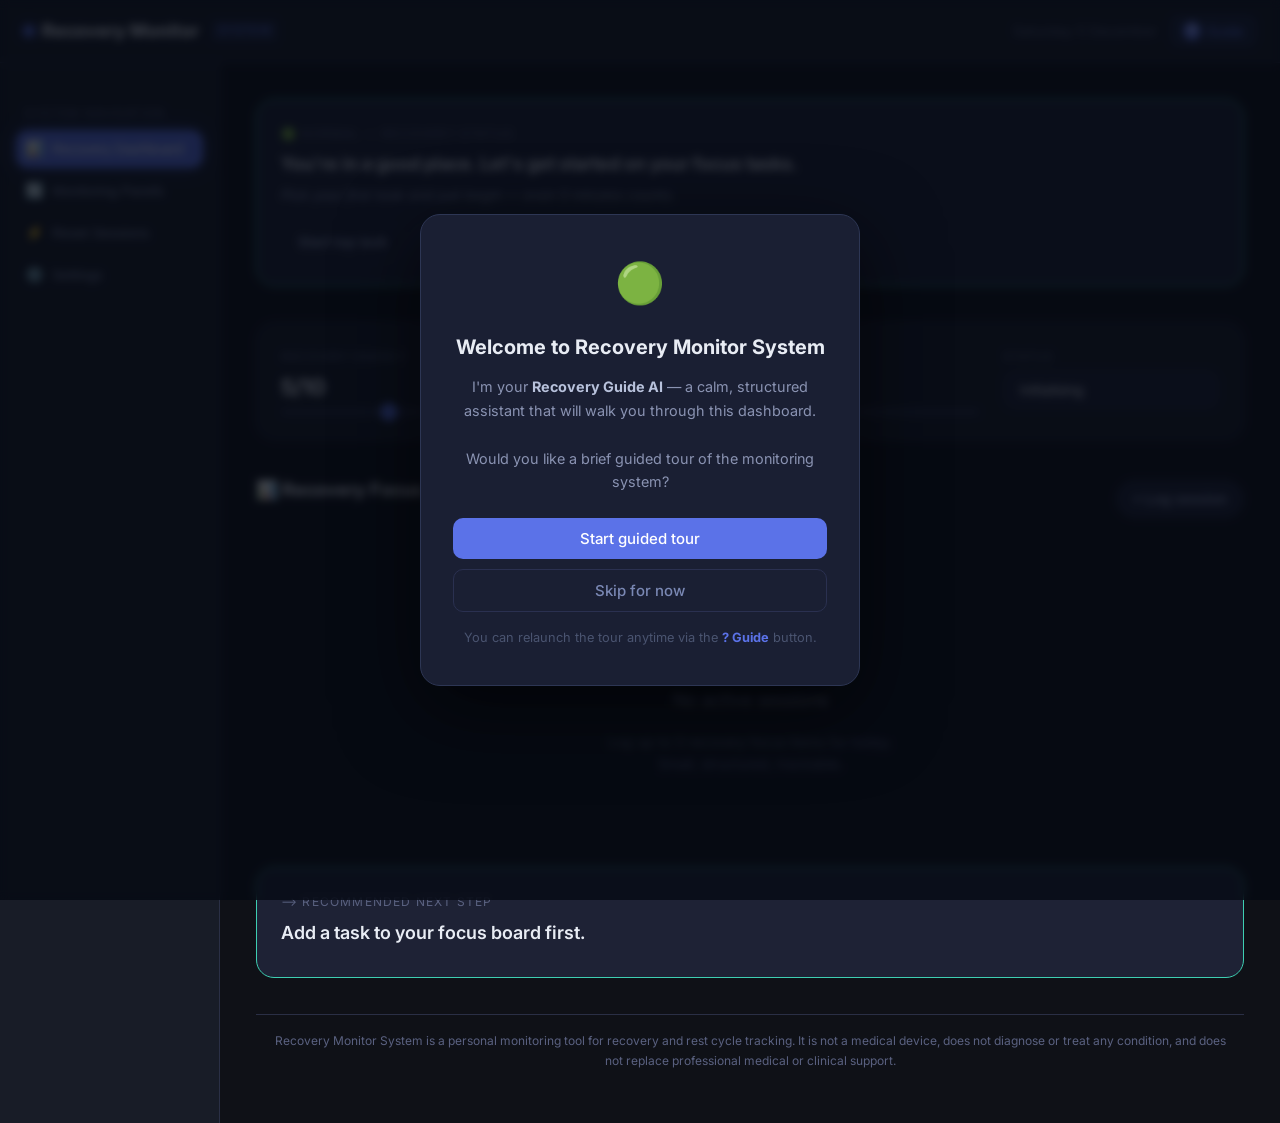
==== index.html @ de5c3f8d "🚀 Initial commit — Recovery Monitor System with Recovery Guide AI tour - Full rebrand from NDOS → Re" ====
<!DOCTYPE html>
<html lang="en">
<head>
  <meta charset="UTF-8" />
  <meta name="viewport" content="width=device-width, initial-scale=1.0" />
  <meta name="description" content="Recovery Monitor System — A monitoring and visualisation system for recovery, rest, performance, and reset cycles." />
  <meta name="theme-color" content="#0b1120" />

  <!-- Fonts -->
  <link rel="preconnect" href="https://fonts.googleapis.com" />
  <link rel="preconnect" href="https://fonts.gstatic.com" crossorigin />
  <link href="https://fonts.googleapis.com/css2?family=Inter:wght@400;500;600;700&display=swap" rel="stylesheet" />

  <!-- Stylesheet -->
  <link rel="stylesheet" href="ui/ndos.css" />
  <link rel="stylesheet" href="ui/tour.css" />

  <!-- PWA -->
  <link rel="manifest" href="pwa/manifest.json" />
  <meta name="apple-mobile-web-app-capable" content="yes" />
  <meta name="apple-mobile-web-app-status-bar-style" content="black-translucent" />
  <meta name="apple-mobile-web-app-title" content="Recovery Monitor" />

  <!-- Disclaimer (non-medical) -->
  <!-- This application is NOT a medical device, does NOT diagnose any condition,
       and does NOT replace professional support. For monitoring and personal use only. -->

  <title>Recovery Monitor System</title>
</head>
<body>

  <div id="ndos-root"></div>

  <script type="module">
    import { mountDashboard } from "./ui/dashboard.js";
    import { initTour } from "./ui/tour.js";

    // Mount the Recovery Monitor dashboard
    const root = document.getElementById("ndos-root");
    mountDashboard(root);

    // Init AI tour guide (auto-triggers for first-time users)
    initTour();

    // Register service worker
    if ("serviceWorker" in navigator) {
      navigator.serviceWorker
        .register("/recovery-monitor/pwa/sw.js", { scope: "/recovery-monitor/" })
        .then(() => console.log("[RMS] Service worker registered"))
        .catch((err) => console.warn("[RMS] SW registration failed:", err));
    }

    // Handle URL view param (for PWA shortcuts)
    const params = new URLSearchParams(window.location.search);
    const view = params.get("view");
    if (view) {
      import("./ui/dashboard.js").then(({ navigate }) => navigate(view));
    }
  </script>

</body>
</html>
---- ui/ndos.css ----
/* NDOS — Neurodiversity Support & Daily Structure OS
   UI Stylesheet — Calm, clear, low-stimulation design
   ─────────────────────────────────────────────────────
   Design principles:
   - High contrast but not harsh
   - Generous white space to reduce visual noise
   - Rounded, soft shapes
   - Muted accent colours — no flashing, no bright alerts
   - Large tap targets for motor accessibility
   - Clear typographic hierarchy
   ─────────────────────────────────────────────────── */

/* ── DESIGN TOKENS ───────────────────────────── */
:root {
  /* Backgrounds */
  --bg-base:          #0f1117;
  --bg-surface:       #181c27;
  --bg-card:          #1e2235;
  --bg-card-hover:    #252a40;
  --bg-overlay:       rgba(15, 17, 23, 0.85);

  /* Borders */
  --border:           #2a2f45;
  --border-focus:     #5b72e8;

  /* Text */
  --text-primary:     #e8ecf4;
  --text-secondary:   #8a93b2;
  --text-muted:       #5a6180;
  --text-inverse:     #0f1117;

  /* Accent colours — calm palette */
  --accent-blue:      #5b72e8;
  --accent-purple:    #8b6cf7;
  --accent-teal:      #3ecfb2;
  --accent-amber:     #f59e0b;
  --accent-red:       #e05c6e;
  --accent-green:     #34d399;

  /* Semantic state colours */
  --color-calm:       #3ecfb2;
  --color-warn:       #f59e0b;
  --color-alert:      #e05c6e;
  --color-flow:       #34d399;
  --color-energy-low: #e05c6e;
  --color-energy-mid: #f59e0b;
  --color-energy-hi:  #34d399;

  /* Routine colours */
  --routine-morning:  #f59e0b;
  --routine-midday:   #3b82f6;
  --routine-evening:  #8b5cf6;

  /* Spacing */
  --space-xs:  4px;
  --space-sm:  8px;
  --space-md:  16px;
  --space-lg:  24px;
  --space-xl:  36px;
  --space-2xl: 56px;

  /* Radii */
  --radius-sm:  6px;
  --radius-md:  12px;
  --radius-lg:  18px;
  --radius-xl:  28px;
  --radius-pill: 999px;

  /* Typography */
  --font-base:   "Inter", system-ui, -apple-system, sans-serif;
  --font-mono:   "JetBrains Mono", "Fira Code", monospace;
  --text-xs:     0.75rem;
  --text-sm:     0.875rem;
  --text-base:   1rem;
  --text-lg:     1.125rem;
  --text-xl:     1.375rem;
  --text-2xl:    1.75rem;
  --text-3xl:    2.25rem;

  /* Transitions */
  --transition: 0.18s ease;
  --transition-slow: 0.35s ease;

  /* Shadows */
  --shadow-sm:  0 1px 3px rgba(0,0,0,0.3);
  --shadow-md:  0 4px 16px rgba(0,0,0,0.35);
  --shadow-lg:  0 8px 32px rgba(0,0,0,0.4);
  --shadow-glow-blue:   0 0 20px rgba(91, 114, 232, 0.3);
  --shadow-glow-purple: 0 0 20px rgba(139, 108, 247, 0.3);
}

/* ── RESET ───────────────────────────────────── */
*, *::before, *::after { box-sizing: border-box; margin: 0; padding: 0; }

html { scroll-behavior: smooth; font-size: 16px; }

body {
  font-family:      var(--font-base);
  background-color: var(--bg-base);
  color:            var(--text-primary);
  min-height:       100vh;
  line-height:      1.6;
  -webkit-font-smoothing: antialiased;
}

/* ── APP SHELL ───────────────────────────────── */
.ndos-app {
  display:        flex;
  flex-direction: column;
  min-height:     100vh;
}

/* ── TOP BAR ─────────────────────────────────── */
.ndos-topbar {
  display:         flex;
  align-items:     center;
  justify-content: space-between;
  padding:         var(--space-md) var(--space-lg);
  background:      var(--bg-surface);
  border-bottom:   1px solid var(--border);
  position:        sticky;
  top:             0;
  z-index:         100;
  backdrop-filter: blur(10px);
}

.ndos-topbar__brand {
  display:     flex;
  align-items: center;
  gap:         var(--space-sm);
  font-size:   var(--text-lg);
  font-weight: 700;
  color:       var(--text-primary);
}

.ndos-topbar__brand-dot {
  width:         10px;
  height:        10px;
  border-radius: 50%;
  background:    var(--accent-blue);
  box-shadow:    0 0 8px var(--accent-blue);
}

.ndos-topbar__date {
  font-size: var(--text-sm);
  color:     var(--text-muted);
}

/* ── MAIN LAYOUT ─────────────────────────────── */
.ndos-layout {
  display:    flex;
  flex:       1;
  overflow:   hidden;
  height:     calc(100vh - 60px);
}

/* ── SIDEBAR ─────────────────────────────────── */
.ndos-sidebar {
  width:          220px;
  min-width:      220px;
  background:     var(--bg-surface);
  border-right:   1px solid var(--border);
  display:        flex;
  flex-direction: column;
  padding:        var(--space-lg) var(--space-md);
  gap:            var(--space-xs);
  overflow-y:     auto;
}

.ndos-sidebar__section-label {
  font-size:      var(--text-xs);
  text-transform: uppercase;
  letter-spacing: 0.08em;
  color:          var(--text-muted);
  padding:        var(--space-md) var(--space-sm) var(--space-xs);
}

.ndos-nav-item {
  display:       flex;
  align-items:   center;
  gap:           var(--space-sm);
  padding:       10px var(--space-sm);
  border-radius: var(--radius-md);
  cursor:        pointer;
  font-size:     var(--text-sm);
  color:         var(--text-secondary);
  transition:    background var(--transition), color var(--transition);
  user-select:   none;
  border:        none;
  background:    transparent;
  width:         100%;
  text-align:    left;
}

.ndos-nav-item:hover           { background: var(--bg-card); color: var(--text-primary); }
.ndos-nav-item.active          { background: var(--accent-blue); color: #fff; box-shadow: var(--shadow-glow-blue); }
.ndos-nav-item__icon           { font-size: 1.1em; width: 20px; text-align: center; }

/* ── MAIN CONTENT ────────────────────────────── */
.ndos-main {
  flex:       1;
  overflow-y: auto;
  padding:    var(--space-xl);
  display:    flex;
  flex-direction: column;
  gap:        var(--space-xl);
}

/* ── STATE BAR (energy/focus/overwhelm) ──────── */
.ndos-state-bar {
  display:       flex;
  gap:           var(--space-lg);
  background:    var(--bg-surface);
  border:        1px solid var(--border);
  border-radius: var(--radius-lg);
  padding:       var(--space-lg);
  flex-wrap:     wrap;
}

.ndos-state-item {
  display:        flex;
  flex-direction: column;
  gap:            var(--space-xs);
  flex:           1;
  min-width:      140px;
}

.ndos-state-item__label {
  font-size:  var(--text-xs);
  color:      var(--text-muted);
  text-transform: uppercase;
  letter-spacing: 0.06em;
}

.ndos-state-item__value {
  font-size:   var(--text-xl);
  font-weight: 700;
  color:       var(--text-primary);
}

/* Slider */
.ndos-slider {
  -webkit-appearance: none;
  appearance:         none;
  width:              100%;
  height:             6px;
  border-radius:      var(--radius-pill);
  background:         var(--border);
  outline:            none;
  cursor:             pointer;
}

.ndos-slider::-webkit-slider-thumb {
  -webkit-appearance: none;
  appearance:         none;
  width:              18px;
  height:             18px;
  border-radius:      50%;
  background:         var(--accent-blue);
  cursor:             pointer;
  box-shadow:         var(--shadow-sm);
}

.ndos-slider::-moz-range-thumb {
  width:        18px;
  height:       18px;
  border-radius: 50%;
  background:   var(--accent-blue);
  cursor:       pointer;
  border:       none;
}

.ndos-slider.energy { accent-color: var(--color-flow); }
.ndos-slider.focus  { accent-color: var(--accent-blue); }
.ndos-slider.overwhelm { accent-color: var(--color-alert); }

/* ── COGNITIVE SUGGESTION CARD ───────────────── */
.ndos-suggestion {
  border-radius: var(--radius-lg);
  padding:       var(--space-lg);
  border:        1px solid var(--border);
  background:    var(--bg-card);
  transition:    background var(--transition);
}

.ndos-suggestion--normal     { border-color: var(--accent-teal); }
.ndos-suggestion--medium     { border-color: var(--accent-amber); background: rgba(245,158,11,0.05); }
.ndos-suggestion--high       { border-color: var(--accent-red); background: rgba(224,92,110,0.08); }
.ndos-suggestion--flow       { border-color: var(--accent-green); background: rgba(52,211,153,0.06); }

.ndos-suggestion__mode {
  font-size:      var(--text-xs);
  text-transform: uppercase;
  letter-spacing: 0.1em;
  color:          var(--text-muted);
  margin-bottom:  var(--space-sm);
}

.ndos-suggestion__message {
  font-size:   var(--text-lg);
  font-weight: 600;
  color:       var(--text-primary);
  margin-bottom: var(--space-sm);
  line-height: 1.4;
}

.ndos-suggestion__tip {
  font-size: var(--text-sm);
  color:     var(--text-secondary);
  font-style: italic;
  margin-bottom: var(--space-md);
}

.ndos-suggestion__actions {
  display:   flex;
  flex-wrap: wrap;
  gap:       var(--space-sm);
}

/* ── BUTTONS ─────────────────────────────────── */
.ndos-btn {
  display:       inline-flex;
  align-items:   center;
  gap:           var(--space-xs);
  padding:       10px var(--space-md);
  border-radius: var(--radius-pill);
  font-size:     var(--text-sm);
  font-weight:   600;
  cursor:        pointer;
  border:        none;
  transition:    all var(--transition);
  user-select:   none;
  text-decoration: none;
  white-space:   nowrap;
}

.ndos-btn--primary {
  background: var(--accent-blue);
  color:      #fff;
  box-shadow: var(--shadow-glow-blue);
}
.ndos-btn--primary:hover { opacity: 0.88; transform: translateY(-1px); }

.ndos-btn--secondary {
  background: var(--bg-card);
  color:      var(--text-secondary);
  border:     1px solid var(--border);
}
.ndos-btn--secondary:hover { background: var(--bg-card-hover); color: var(--text-primary); }

.ndos-btn--ghost {
  background: transparent;
  color:      var(--text-secondary);
}
.ndos-btn--ghost:hover { background: var(--bg-card); color: var(--text-primary); }

.ndos-btn--danger {
  background: rgba(224,92,110,0.12);
  color:      var(--color-alert);
  border:     1px solid rgba(224,92,110,0.3);
}
.ndos-btn--danger:hover { background: rgba(224,92,110,0.2); }

/* START NOW button — big CTA */
.ndos-btn--start-now {
  background:    linear-gradient(135deg, var(--accent-blue), var(--accent-purple));
  color:         #fff;
  font-size:     var(--text-lg);
  padding:       14px 32px;
  border-radius: var(--radius-xl);
  box-shadow:    var(--shadow-glow-purple);
  width:         100%;
  justify-content: center;
}
.ndos-btn--start-now:hover { opacity: 0.9; transform: translateY(-2px); box-shadow: 0 8px 28px rgba(139,108,247,0.4); }

/* ── TODAY FOCUS BOARD ───────────────────────── */
.ndos-focus-board {
  display:        flex;
  flex-direction: column;
  gap:            var(--space-md);
}

.ndos-focus-board__header {
  display:         flex;
  align-items:     center;
  justify-content: space-between;
}

.ndos-focus-board__title {
  font-size:   var(--text-xl);
  font-weight: 700;
}

.ndos-focus-board__count {
  font-size:     var(--text-xs);
  color:         var(--text-muted);
  background:    var(--bg-card);
  border:        1px solid var(--border);
  padding:       2px 10px;
  border-radius: var(--radius-pill);
}

.ndos-task-card {
  background:    var(--bg-card);
  border:        1px solid var(--border);
  border-radius: var(--radius-lg);
  padding:       var(--space-md);
  transition:    all var(--transition);
  cursor:        pointer;
  position:      relative;
}

.ndos-task-card:hover { background: var(--bg-card-hover); border-color: var(--accent-blue); }
.ndos-task-card.active { border-color: var(--accent-blue); box-shadow: var(--shadow-glow-blue); }
.ndos-task-card.completed { opacity: 0.45; }

.ndos-task-card__priority {
  position:   absolute;
  top:        var(--space-md);
  right:      var(--space-md);
  font-size:  var(--text-xs);
  background: var(--bg-surface);
  border:     1px solid var(--border);
  padding:    2px 8px;
  border-radius: var(--radius-pill);
  color:      var(--text-muted);
}

.ndos-task-card__name {
  font-size:   var(--text-base);
  font-weight: 600;
  margin-bottom: var(--space-xs);
}

.ndos-task-card__meta {
  display:   flex;
  gap:       var(--space-sm);
  flex-wrap: wrap;
}

.ndos-tag {
  font-size:     var(--text-xs);
  padding:       2px 8px;
  border-radius: var(--radius-pill);
  background:    var(--bg-surface);
  border:        1px solid var(--border);
  color:         var(--text-muted);
}

.ndos-tag--low    { border-color: rgba(52,211,153,0.4); color: var(--accent-green); }
.ndos-tag--medium { border-color: rgba(245,158,11,0.4); color: var(--accent-amber); }
.ndos-tag--high   { border-color: rgba(224,92,110,0.4); color: var(--accent-red); }

.ndos-task-card__actions {
  display:    flex;
  gap:        var(--space-sm);
  margin-top: var(--space-md);
}

/* ── MICRO-STEP VIEW ─────────────────────────── */
.ndos-microstep-view {
  background:    var(--bg-surface);
  border:        1px solid var(--border);
  border-radius: var(--radius-lg);
  padding:       var(--space-lg);
}

.ndos-microstep-view__title {
  font-size:     var(--text-sm);
  color:         var(--text-muted);
  text-transform: uppercase;
  letter-spacing: 0.06em;
  margin-bottom: var(--space-md);
}

.ndos-microstep-list {
  list-style: none;
  display:    flex;
  flex-direction: column;
  gap:        var(--space-sm);
}

.ndos-microstep {
  display:       flex;
  align-items:   center;
  gap:           var(--space-md);
  padding:       var(--space-sm) var(--space-md);
  border-radius: var(--radius-md);
  background:    var(--bg-card);
  border:        1px solid var(--border);
  transition:    all var(--transition);
}

.ndos-microstep.done {
  opacity:         0.45;
  text-decoration: line-through;
}

.ndos-microstep__check {
  width:         20px;
  height:        20px;
  border-radius: 50%;
  border:        2px solid var(--border);
  cursor:        pointer;
  flex-shrink:   0;
  transition:    all var(--transition);
}

.ndos-microstep.done .ndos-microstep__check {
  background:   var(--accent-green);
  border-color: var(--accent-green);
}

.ndos-microstep__label {
  flex:      1;
  font-size: var(--text-sm);
}

.ndos-microstep__time {
  font-size: var(--text-xs);
  color:     var(--text-muted);
}

/* ── RESET / CALM PANEL ──────────────────────── */
.ndos-reset-panel {
  background:    var(--bg-card);
  border:        1px solid rgba(224,92,110,0.25);
  border-radius: var(--radius-lg);
  padding:       var(--space-lg);
}

.ndos-reset-panel__title {
  font-size:     var(--text-base);
  font-weight:   700;
  margin-bottom: var(--space-md);
  display:       flex;
  align-items:   center;
  gap:           var(--space-sm);
}

.ndos-reset-step {
  display:       flex;
  align-items:   flex-start;
  gap:           var(--space-md);
  padding:       var(--space-sm) 0;
  border-bottom: 1px solid var(--border);
}

.ndos-reset-step:last-child { border-bottom: none; }

.ndos-reset-step__num {
  width:           28px;
  height:          28px;
  border-radius:   50%;
  background:      var(--bg-surface);
  border:          1px solid var(--border);
  display:         flex;
  align-items:     center;
  justify-content: center;
  font-size:       var(--text-xs);
  font-weight:     700;
  flex-shrink:     0;
  color:           var(--text-secondary);
}

.ndos-reset-step__content { flex: 1; }
.ndos-reset-step__label { font-size: var(--text-sm); font-weight: 600; }
.ndos-reset-step__time  { font-size: var(--text-xs); color: var(--text-muted); }

/* ── ROUTINE BLOCKS ──────────────────────────── */
.ndos-routine-blocks {
  display:   grid;
  grid-template-columns: repeat(auto-fit, minmax(200px, 1fr));
  gap:       var(--space-md);
}

.ndos-routine-block {
  background:    var(--bg-card);
  border:        1px solid var(--border);
  border-radius: var(--radius-lg);
  padding:       var(--space-md);
  cursor:        pointer;
  transition:    all var(--transition);
}

.ndos-routine-block:hover { transform: translateY(-2px); box-shadow: var(--shadow-md); }

.ndos-routine-block--morning  { border-top: 3px solid var(--routine-morning); }
.ndos-routine-block--midday   { border-top: 3px solid var(--routine-midday); }
.ndos-routine-block--evening  { border-top: 3px solid var(--routine-evening); }

.ndos-routine-block__emoji { font-size: 1.5rem; margin-bottom: var(--space-sm); }
.ndos-routine-block__name  { font-size: var(--text-base); font-weight: 700; margin-bottom: var(--space-xs); }
.ndos-routine-block__desc  { font-size: var(--text-xs); color: var(--text-muted); }
.ndos-routine-block__steps { font-size: var(--text-xs); color: var(--text-secondary); margin-top: var(--space-sm); }

/* ── MODAL OVERLAY ───────────────────────────── */
.ndos-modal-backdrop {
  position:        fixed;
  inset:           0;
  background:      var(--bg-overlay);
  backdrop-filter: blur(6px);
  z-index:         200;
  display:         flex;
  align-items:     center;
  justify-content: center;
  padding:         var(--space-md);
}

.ndos-modal {
  background:    var(--bg-surface);
  border:        1px solid var(--border);
  border-radius: var(--radius-xl);
  padding:       var(--space-xl);
  max-width:     480px;
  width:         100%;
  box-shadow:    var(--shadow-lg);
}

.ndos-modal__header {
  display:         flex;
  align-items:     center;
  justify-content: space-between;
  margin-bottom:   var(--space-lg);
}

.ndos-modal__title {
  font-size:   var(--text-xl);
  font-weight: 700;
}

/* ── FORM ELEMENTS ───────────────────────────── */
.ndos-input {
  width:         100%;
  background:    var(--bg-card);
  border:        1px solid var(--border);
  border-radius: var(--radius-md);
  padding:       10px var(--space-md);
  font-family:   var(--font-base);
  font-size:     var(--text-sm);
  color:         var(--text-primary);
  outline:       none;
  transition:    border-color var(--transition);
}

.ndos-input:focus { border-color: var(--border-focus); box-shadow: 0 0 0 3px rgba(91,114,232,0.15); }
.ndos-input::placeholder { color: var(--text-muted); }

.ndos-select {
  appearance:    none;
  width:         100%;
  background:    var(--bg-card);
  border:        1px solid var(--border);
  border-radius: var(--radius-md);
  padding:       10px var(--space-md);
  font-family:   var(--font-base);
  font-size:     var(--text-sm);
  color:         var(--text-primary);
  outline:       none;
  cursor:        pointer;
}

.ndos-label {
  font-size:     var(--text-xs);
  text-transform: uppercase;
  letter-spacing: 0.06em;
  color:          var(--text-muted);
  display:        block;
  margin-bottom:  var(--space-xs);
}

.ndos-form-group { display: flex; flex-direction: column; gap: var(--space-xs); }

/* ── DIVIDER ─────────────────────────────────── */
.ndos-divider {
  border:     none;
  border-top: 1px solid var(--border);
  margin:     var(--space-md) 0;
}

/* ── SECTION HEADING ─────────────────────────── */
.ndos-section-title {
  font-size:     var(--text-lg);
  font-weight:   700;
  margin-bottom: var(--space-md);
  display:       flex;
  align-items:   center;
  gap:           var(--space-sm);
}

.ndos-section-title__sub {
  font-size:  var(--text-sm);
  color:      var(--text-muted);
  font-weight: 400;
}

/* ── EMPTY STATE ─────────────────────────────── */
.ndos-empty {
  display:         flex;
  flex-direction:  column;
  align-items:     center;
  justify-content: center;
  padding:         var(--space-2xl);
  text-align:      center;
  gap:             var(--space-md);
}

.ndos-empty__icon  { font-size: 3rem; opacity: 0.4; }
.ndos-empty__title { font-size: var(--text-lg); color: var(--text-secondary); }
.ndos-empty__desc  { font-size: var(--text-sm); color: var(--text-muted); max-width: 320px; }

/* ── BADGE ───────────────────────────────────── */
.ndos-badge {
  font-size:     var(--text-xs);
  padding:       2px 8px;
  border-radius: var(--radius-pill);
  font-weight:   600;
}

.ndos-badge--blue   { background: rgba(91,114,232,0.15); color: var(--accent-blue); }
.ndos-badge--purple { background: rgba(139,108,247,0.15); color: var(--accent-purple); }
.ndos-badge--green  { background: rgba(52,211,153,0.15); color: var(--accent-green); }
.ndos-badge--amber  { background: rgba(245,158,11,0.15); color: var(--accent-amber); }
.ndos-badge--red    { background: rgba(224,92,110,0.15); color: var(--accent-red); }

/* ── DISCLAIMER ──────────────────────────────── */
.ndos-disclaimer {
  font-size:   var(--text-xs);
  color:       var(--text-muted);
  text-align:  center;
  padding:     var(--space-md);
  border-top:  1px solid var(--border);
  line-height: 1.7;
}

/* ── SCROLLBAR ───────────────────────────────── */
::-webkit-scrollbar        { width: 6px; }
::-webkit-scrollbar-track  { background: transparent; }
::-webkit-scrollbar-thumb  { background: var(--border); border-radius: 3px; }
::-webkit-scrollbar-thumb:hover { background: var(--text-muted); }

/* ── RESPONSIVE ──────────────────────────────── */
@media (max-width: 768px) {
  .ndos-sidebar { display: none; }
  .ndos-main    { padding: var(--space-md); }
  .ndos-state-bar { flex-direction: column; }
  .ndos-routine-blocks { grid-template-columns: 1fr; }
  .ndos-btn--start-now { font-size: var(--text-base); padding: 12px 20px; }
}

/* ── ANIMATIONS ──────────────────────────────── */
@keyframes ndos-fade-in {
  from { opacity: 0; transform: translateY(8px); }
  to   { opacity: 1; transform: translateY(0); }
}

@keyframes ndos-pulse {
  0%, 100% { opacity: 1; }
  50%       { opacity: 0.6; }
}

.ndos-fade-in { animation: ndos-fade-in 0.3s ease forwards; }
.ndos-pulse   { animation: ndos-pulse 2s ease infinite; }

/* ── PRINT ───────────────────────────────────── */
@media print {
  .ndos-topbar, .ndos-sidebar { display: none; }
  .ndos-main { padding: 0; }
}
---- ui/tour.css ----
/* Recovery Monitor System — ui/tour.css
   Recovery Guide AI — Onboarding Tour Styles
   ─────────────────────────────────────────────────
   Design principles:
   - Dark overlay with spotlight cutout
   - Floating tooltip card with smooth transitions
   - Calm, clinical aesthetic — matches dashboard theme
   - No aggressive animations, no flashing
   ─────────────────────────────────────────────────
*/

/* ── ANIMATIONS ──────────────────────────────── */
@keyframes rms-fadeIn {
  from { opacity: 0; transform: translateY(8px); }
  to   { opacity: 1; transform: translateY(0); }
}

@keyframes rms-fadeOut {
  from { opacity: 1; transform: translateY(0); }
  to   { opacity: 0; transform: translateY(8px); }
}

@keyframes rms-slideOut {
  from { opacity: 1; transform: translateX(0); }
  to   { opacity: 0; transform: translateX(-12px); }
}

@keyframes rms-spotlightPulse {
  0%, 100% { box-shadow: 0 0 0 4000px rgba(5, 8, 18, 0.82), 0 0 0 2px rgba(91, 114, 232, 0.4); }
  50%       { box-shadow: 0 0 0 4000px rgba(5, 8, 18, 0.82), 0 0 0 3px rgba(91, 114, 232, 0.7); }
}

@keyframes rms-badgeSlide {
  from { opacity: 0; transform: translateX(40px); }
  to   { opacity: 1; transform: translateX(0); }
}

/* ── TOUR OVERLAY ────────────────────────────── */
.rms-tour-overlay {
  position:         fixed;
  inset:            0;
  z-index:          9998;
  pointer-events:   none;
  background:       transparent;
}

/* ── SPOTLIGHT ───────────────────────────────── */
.rms-tour-spotlight {
  position:         absolute;
  z-index:          9999;
  pointer-events:   none;
  transition:       top 0.3s ease, left 0.3s ease, width 0.3s ease, height 0.3s ease, opacity 0.3s ease;
  border-radius:    12px;
  animation:        rms-spotlightPulse 2.5s ease-in-out infinite;
  box-shadow:       0 0 0 4000px rgba(5, 8, 18, 0.82),
                    0 0 0 2px rgba(91, 114, 232, 0.5);
}

/* ── TOOLTIP CARD ────────────────────────────── */
.rms-tour-tooltip {
  position:         absolute;
  z-index:          10002;
  background:       #1a1f33;
  border:           1px solid #2d3654;
  border-radius:    16px;
  box-shadow:       0 8px 40px rgba(0, 0, 0, 0.55),
                    0 0 0 1px rgba(91, 114, 232, 0.15);
  width:            380px;
  overflow:         hidden;
}

.rms-tour-anim-in  { animation: rms-fadeIn  0.22s ease forwards; }
.rms-tour-anim-out { animation: rms-fadeOut 0.22s ease forwards; }
.rms-tour-slide-out { animation: rms-slideOut 0.18s ease forwards; }

/* ── TOOLTIP HEADER ──────────────────────────── */
.rms-tour-tooltip__header {
  display:          flex;
  align-items:      center;
  gap:              10px;
  padding:          16px 16px 12px;
  border-bottom:    1px solid #2a3050;
  background:       #161b2e;
}

.rms-tour-tooltip__icon {
  font-size:        1.3rem;
  flex-shrink:      0;
  width:            28px;
  text-align:       center;
}

.rms-tour-tooltip__title {
  flex:             1;
  font-size:        0.9375rem;
  font-weight:      600;
  color:            #e8ecf4;
  font-family:      "Inter", system-ui, sans-serif;
  line-height:      1.3;
}

.rms-tour-tooltip__close {
  background:       transparent;
  border:           none;
  color:            #5a6180;
  font-size:        1rem;
  cursor:           pointer;
  padding:          4px 6px;
  border-radius:    6px;
  transition:       background 0.15s, color 0.15s;
  flex-shrink:      0;
}

.rms-tour-tooltip__close:hover {
  background:       #252a40;
  color:            #e8ecf4;
}

/* ── TOOLTIP BODY ────────────────────────────── */
.rms-tour-tooltip__body {
  padding:          14px 16px 12px;
}

.rms-tour-tooltip__message {
  font-size:        0.875rem;
  color:            #b8c2dc;
  line-height:      1.65;
  margin:           0 0 10px;
  font-family:      "Inter", system-ui, sans-serif;
}

.rms-tour-tooltip__tip {
  font-size:        0.8125rem;
  color:            #6b7ba4;
  background:       #131828;
  border-left:      3px solid #3b4d82;
  border-radius:    0 6px 6px 0;
  padding:          8px 12px;
  line-height:      1.5;
  font-family:      "Inter", system-ui, sans-serif;
}

/* ── TOOLTIP FOOTER ──────────────────────────── */
.rms-tour-tooltip__footer {
  display:          flex;
  align-items:      center;
  justify-content:  space-between;
  padding:          10px 16px 14px;
  border-top:       1px solid #1e2440;
  gap:              12px;
}

/* ── PROGRESS DOTS ───────────────────────────── */
.rms-tour-tooltip__progress {
  display:          flex;
  align-items:      center;
  gap:              5px;
}

.rms-tour-tooltip__dot {
  width:            7px;
  height:           7px;
  border-radius:    50%;
  background:       #2a3050;
  transition:       background 0.2s, transform 0.2s;
}

.rms-tour-tooltip__dot.done   { background: #3b4d82; }
.rms-tour-tooltip__dot.active { background: #5b72e8; transform: scale(1.3); }

/* ── TOOLTIP CONTROLS ────────────────────────── */
.rms-tour-tooltip__controls {
  display:          flex;
  gap:              8px;
  align-items:      center;
}

/* ── BUTTONS ─────────────────────────────────── */
.rms-tour-btn {
  font-family:      "Inter", system-ui, sans-serif;
  font-size:        0.8125rem;
  font-weight:      500;
  padding:          7px 16px;
  border-radius:    8px;
  cursor:           pointer;
  border:           none;
  transition:       background 0.15s, color 0.15s, opacity 0.15s;
  white-space:      nowrap;
}

.rms-tour-btn--primary {
  background:       #5b72e8;
  color:            #fff;
}

.rms-tour-btn--primary:hover {
  background:       #4a61d6;
}

.rms-tour-btn--ghost {
  background:       transparent;
  color:            #7a88b4;
  border:           1px solid #2a3050;
}

.rms-tour-btn--ghost:hover {
  background:       #1e2440;
  color:            #e8ecf4;
}

/* ── WELCOME PROMPT ──────────────────────────── */
.rms-tour-welcome-backdrop {
  position:         fixed;
  inset:            0;
  z-index:          10010;
  background:       rgba(5, 8, 18, 0.75);
  display:          flex;
  align-items:      center;
  justify-content:  center;
  backdrop-filter:  blur(4px);
}

.rms-tour-welcome-card {
  background:       #1a1f33;
  border:           1px solid #2d3654;
  border-radius:    20px;
  padding:          36px 32px;
  max-width:        440px;
  width:            90%;
  text-align:       center;
  box-shadow:       0 24px 80px rgba(0, 0, 0, 0.6);
}

.rms-tour-welcome-icon {
  font-size:        2.5rem;
  margin-bottom:    16px;
}

.rms-tour-welcome-title {
  font-size:        1.25rem;
  font-weight:      700;
  color:            #e8ecf4;
  margin-bottom:    12px;
  font-family:      "Inter", system-ui, sans-serif;
}

.rms-tour-welcome-body {
  font-size:        0.9rem;
  color:            #8a93b2;
  line-height:      1.65;
  margin-bottom:    24px;
  font-family:      "Inter", system-ui, sans-serif;
}

.rms-tour-welcome-body strong {
  color:            #b8c2dc;
}

.rms-tour-welcome-actions {
  display:          flex;
  flex-direction:   column;
  gap:              10px;
  margin-bottom:    16px;
}

.rms-tour-welcome-actions .rms-tour-btn {
  font-size:        0.9375rem;
  padding:          11px 24px;
  border-radius:    10px;
}

.rms-tour-welcome-note {
  font-size:        0.8rem;
  color:            #4a5470;
  font-family:      "Inter", system-ui, sans-serif;
}

.rms-tour-welcome-note strong {
  color:            #5b72e8;
}

/* ── COMPLETION BADGE ────────────────────────── */
.rms-tour-complete-badge {
  position:         fixed;
  bottom:           24px;
  right:            24px;
  z-index:          10020;
  background:       #1a1f33;
  border:           1px solid #2a3a5e;
  border-radius:    14px;
  padding:          14px 16px;
  display:          flex;
  align-items:      center;
  gap:              12px;
  box-shadow:       0 8px 32px rgba(0,0,0,0.45);
  max-width:        320px;
  animation:        rms-badgeSlide 0.3s ease forwards;
}

.rms-tour-complete-badge__icon {
  font-size:        1.4rem;
  flex-shrink:      0;
}

.rms-tour-complete-badge__text {
  display:          flex;
  flex-direction:   column;
  gap:              2px;
  flex:             1;
}

.rms-tour-complete-badge__text strong {
  font-size:        0.875rem;
  color:            #e8ecf4;
  font-family:      "Inter", system-ui, sans-serif;
}

.rms-tour-complete-badge__text span {
  font-size:        0.8rem;
  color:            #6b7ba4;
  font-family:      "Inter", system-ui, sans-serif;
}

.rms-tour-complete-badge__close {
  background:       transparent;
  border:           none;
  color:            #5a6180;
  font-size:        0.9rem;
  cursor:           pointer;
  padding:          4px;
  border-radius:    6px;
  flex-shrink:      0;
  transition:       color 0.15s;
}

.rms-tour-complete-badge__close:hover {
  color: #e8ecf4;
}

/* ── TOPBAR ADDITIONS ────────────────────────── */
.ndos-topbar__brand-name {
  font-weight:      700;
}

.ndos-topbar__brand-tag {
  font-size:        0.7rem;
  text-transform:   uppercase;
  letter-spacing:   0.1em;
  color:            #5b72e8;
  background:       rgba(91, 114, 232, 0.12);
  padding:          2px 7px;
  border-radius:    4px;
  font-weight:      500;
  margin-left:      4px;
}

.ndos-topbar__right {
  display:          flex;
  align-items:      center;
  gap:              14px;
}

.ndos-topbar__help-btn {
  display:          flex;
  align-items:      center;
  gap:              6px;
  background:       rgba(91, 114, 232, 0.1);
  border:           1px solid rgba(91, 114, 232, 0.25);
  border-radius:    8px;
  color:            #5b72e8;
  font-size:        0.8rem;
  font-weight:      500;
  padding:          5px 11px;
  cursor:           pointer;
  transition:       background 0.15s, border-color 0.15s;
  font-family:      "Inter", system-ui, sans-serif;
}

.ndos-topbar__help-btn:hover {
  background:       rgba(91, 114, 232, 0.2);
  border-color:     rgba(91, 114, 232, 0.5);
}

.ndos-topbar__help-icon {
  font-size:        0.875rem;
  font-weight:      700;
  width:            18px;
  height:           18px;
  border-radius:    50%;
  background:       #5b72e8;
  color:            #fff;
  display:          flex;
  align-items:      center;
  justify-content:  center;
  flex-shrink:      0;
  line-height:      1;
}

.ndos-topbar__help-label {
  display:          inline;
}

@media (max-width: 520px) {
  .ndos-topbar__help-label { display: none; }
  .rms-tour-tooltip        { width: calc(100vw - 32px); left: 16px !important; }
  .rms-tour-complete-badge { max-width: calc(100vw - 48px); }
}
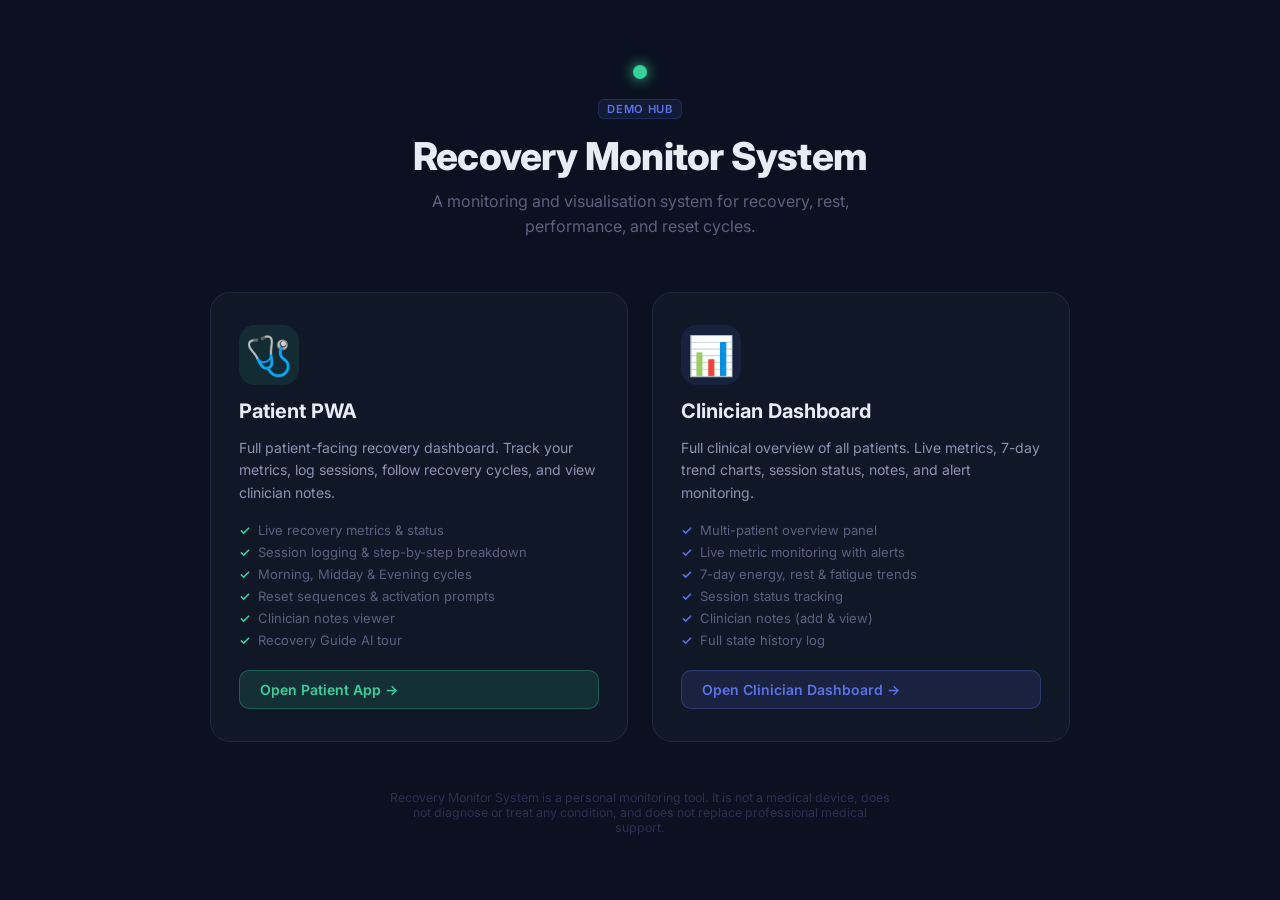
==== commit d64fe277: "✨ Clinician Dashboard + Patient PWA — full dual-interface build NEW FILES: - index.html          → D" ====
--- a/index.html
+++ b/index.html
@@ -3,60 +3,222 @@
 <head>
   <meta charset="UTF-8" />
   <meta name="viewport" content="width=device-width, initial-scale=1.0" />
-  <meta name="description" content="Recovery Monitor System — A monitoring and visualisation system for recovery, rest, performance, and reset cycles." />
+  <meta name="description" content="Recovery Monitor System — Demo Hub" />
   <meta name="theme-color" content="#0b1120" />
-
-  <!-- Fonts -->
   <link rel="preconnect" href="https://fonts.googleapis.com" />
   <link rel="preconnect" href="https://fonts.gstatic.com" crossorigin />
-  <link href="https://fonts.googleapis.com/css2?family=Inter:wght@400;500;600;700&display=swap" rel="stylesheet" />
-
-  <!-- Stylesheet -->
-  <link rel="stylesheet" href="ui/ndos.css" />
-  <link rel="stylesheet" href="ui/tour.css" />
-
-  <!-- PWA -->
-  <link rel="manifest" href="pwa/manifest.json" />
-  <meta name="apple-mobile-web-app-capable" content="yes" />
-  <meta name="apple-mobile-web-app-status-bar-style" content="black-translucent" />
-  <meta name="apple-mobile-web-app-title" content="Recovery Monitor" />
-
-  <!-- Disclaimer (non-medical) -->
-  <!-- This application is NOT a medical device, does NOT diagnose any condition,
-       and does NOT replace professional support. For monitoring and personal use only. -->
-
-  <title>Recovery Monitor System</title>
+  <link href="https://fonts.googleapis.com/css2?family=Inter:wght@400;500;600;700;800&display=swap" rel="stylesheet" />
+  <title>Recovery Monitor System — Demo Hub</title>
+  <style>
+    *, *::before, *::after { box-sizing: border-box; margin: 0; padding: 0; }
+    body {
+      font-family: "Inter", system-ui, sans-serif;
+      background: #0b1120;
+      color: #e8ecf4;
+      min-height: 100vh;
+      display: flex;
+      flex-direction: column;
+      align-items: center;
+      justify-content: center;
+      padding: 32px 16px;
+    }
+
+    .hub-header {
+      text-align: center;
+      margin-bottom: 52px;
+    }
+
+    .hub-dot {
+      width: 14px; height: 14px;
+      border-radius: 50%;
+      background: #34d399;
+      box-shadow: 0 0 14px #34d399;
+      margin: 0 auto 18px;
+      animation: pulse 2s ease-in-out infinite;
+    }
+
+    @keyframes pulse { 0%,100%{opacity:1;transform:scale(1)} 50%{opacity:0.6;transform:scale(0.9)} }
+
+    .hub-title {
+      font-size: clamp(1.6rem, 4vw, 2.4rem);
+      font-weight: 800;
+      color: #e8ecf4;
+      margin-bottom: 10px;
+      letter-spacing: -0.02em;
+    }
+
+    .hub-sub {
+      font-size: 1rem;
+      color: #5a6180;
+      max-width: 480px;
+      line-height: 1.6;
+    }
+
+    .hub-cards {
+      display: grid;
+      grid-template-columns: repeat(auto-fit, minmax(300px, 1fr));
+      gap: 24px;
+      width: 100%;
+      max-width: 860px;
+    }
+
+    .hub-card {
+      background: #101828;
+      border: 1px solid #1e2a45;
+      border-radius: 20px;
+      padding: 32px 28px;
+      text-decoration: none;
+      color: inherit;
+      transition: border-color 0.2s, transform 0.2s, box-shadow 0.2s;
+      display: flex;
+      flex-direction: column;
+      gap: 14px;
+    }
+
+    .hub-card:hover {
+      border-color: #5b72e8;
+      transform: translateY(-3px);
+      box-shadow: 0 12px 40px rgba(0,0,0,0.4);
+    }
+
+    .hub-card--patient:hover { border-color: #34d399; box-shadow: 0 12px 40px rgba(52,211,153,0.15); }
+    .hub-card--clinician:hover { border-color: #5b72e8; box-shadow: 0 12px 40px rgba(91,114,232,0.15); }
+
+    .hub-card__icon {
+      font-size: 2.4rem;
+      width: 60px;
+      height: 60px;
+      border-radius: 16px;
+      display: flex;
+      align-items: center;
+      justify-content: center;
+    }
+
+    .hub-card--patient .hub-card__icon   { background: rgba(52,211,153,0.1); }
+    .hub-card--clinician .hub-card__icon { background: rgba(91,114,232,0.1); }
+
+    .hub-card__title {
+      font-size: 1.25rem;
+      font-weight: 700;
+      color: #e8ecf4;
+    }
+
+    .hub-card__desc {
+      font-size: 0.875rem;
+      color: #8a93b2;
+      line-height: 1.6;
+      flex: 1;
+    }
+
+    .hub-card__features {
+      list-style: none;
+      display: flex;
+      flex-direction: column;
+      gap: 6px;
+      margin-top: 4px;
+    }
+
+    .hub-card__features li {
+      font-size: 0.8125rem;
+      color: #5a6180;
+      display: flex;
+      align-items: center;
+      gap: 8px;
+    }
+
+    .hub-card__features li::before { content: "✓"; color: #34d399; font-weight: 600; }
+    .hub-card--clinician .hub-card__features li::before { color: #5b72e8; }
+
+    .hub-card__cta {
+      display: inline-flex;
+      align-items: center;
+      gap: 6px;
+      font-size: 0.875rem;
+      font-weight: 600;
+      padding: 10px 20px;
+      border-radius: 10px;
+      margin-top: 8px;
+      transition: background 0.15s;
+    }
+
+    .hub-card--patient .hub-card__cta   { background: rgba(52,211,153,0.12); color: #34d399; border: 1px solid rgba(52,211,153,0.3); }
+    .hub-card--clinician .hub-card__cta { background: rgba(91,114,232,0.12); color: #5b72e8; border: 1px solid rgba(91,114,232,0.3); }
+    .hub-card--patient .hub-card__cta:hover   { background: rgba(52,211,153,0.2); }
+    .hub-card--clinician .hub-card__cta:hover { background: rgba(91,114,232,0.2); }
+
+    .hub-footer {
+      margin-top: 48px;
+      font-size: 0.775rem;
+      color: #2a3050;
+      text-align: center;
+      max-width: 500px;
+    }
+
+    .hub-tag {
+      display: inline-block;
+      background: rgba(91,114,232,0.1);
+      color: #5b72e8;
+      border: 1px solid rgba(91,114,232,0.2);
+      border-radius: 6px;
+      font-size: 0.7rem;
+      padding: 2px 8px;
+      font-weight: 600;
+      letter-spacing: 0.06em;
+      text-transform: uppercase;
+      margin-bottom: 14px;
+    }
+  </style>
 </head>
 <body>
 
-  <div id="ndos-root"></div>
-
-  <script type="module">
-    import { mountDashboard } from "./ui/dashboard.js";
-    import { initTour } from "./ui/tour.js";
-
-    // Mount the Recovery Monitor dashboard
-    const root = document.getElementById("ndos-root");
-    mountDashboard(root);
-
-    // Init AI tour guide (auto-triggers for first-time users)
-    initTour();
-
-    // Register service worker
-    if ("serviceWorker" in navigator) {
-      navigator.serviceWorker
-        .register("/recovery-monitor/pwa/sw.js", { scope: "/recovery-monitor/" })
-        .then(() => console.log("[RMS] Service worker registered"))
-        .catch((err) => console.warn("[RMS] SW registration failed:", err));
-    }
-
-    // Handle URL view param (for PWA shortcuts)
-    const params = new URLSearchParams(window.location.search);
-    const view = params.get("view");
-    if (view) {
-      import("./ui/dashboard.js").then(({ navigate }) => navigate(view));
-    }
-  </script>
+  <header class="hub-header">
+    <div class="hub-dot"></div>
+    <div class="hub-tag">Demo Hub</div>
+    <h1 class="hub-title">Recovery Monitor System</h1>
+    <p class="hub-sub">A monitoring and visualisation system for recovery, rest, performance, and reset cycles.</p>
+  </header>
+
+  <div class="hub-cards">
+
+    <a href="patient.html" class="hub-card hub-card--patient">
+      <div class="hub-card__icon">🩺</div>
+      <div class="hub-card__title">Patient PWA</div>
+      <div class="hub-card__desc">
+        Full patient-facing recovery dashboard. Track your metrics, log sessions, follow recovery cycles, and view clinician notes.
+      </div>
+      <ul class="hub-card__features">
+        <li>Live recovery metrics & status</li>
+        <li>Session logging & step-by-step breakdown</li>
+        <li>Morning, Midday & Evening cycles</li>
+        <li>Reset sequences & activation prompts</li>
+        <li>Clinician notes viewer</li>
+        <li>Recovery Guide AI tour</li>
+      </ul>
+      <span class="hub-card__cta">Open Patient App →</span>
+    </a>
+
+    <a href="clinician.html" class="hub-card hub-card--clinician">
+      <div class="hub-card__icon">📊</div>
+      <div class="hub-card__title">Clinician Dashboard</div>
+      <div class="hub-card__desc">
+        Full clinical overview of all patients. Live metrics, 7-day trend charts, session status, notes, and alert monitoring.
+      </div>
+      <ul class="hub-card__features">
+        <li>Multi-patient overview panel</li>
+        <li>Live metric monitoring with alerts</li>
+        <li>7-day energy, rest & fatigue trends</li>
+        <li>Session status tracking</li>
+        <li>Clinician notes (add & view)</li>
+        <li>Full state history log</li>
+      </ul>
+      <span class="hub-card__cta">Open Clinician Dashboard →</span>
+    </a>
+
+  </div>
+
+  <footer class="hub-footer">
+    Recovery Monitor System is a personal monitoring tool. It is not a medical device, does not diagnose or treat any condition, and does not replace professional medical support.
+  </footer>
 
 </body>
 </html>
